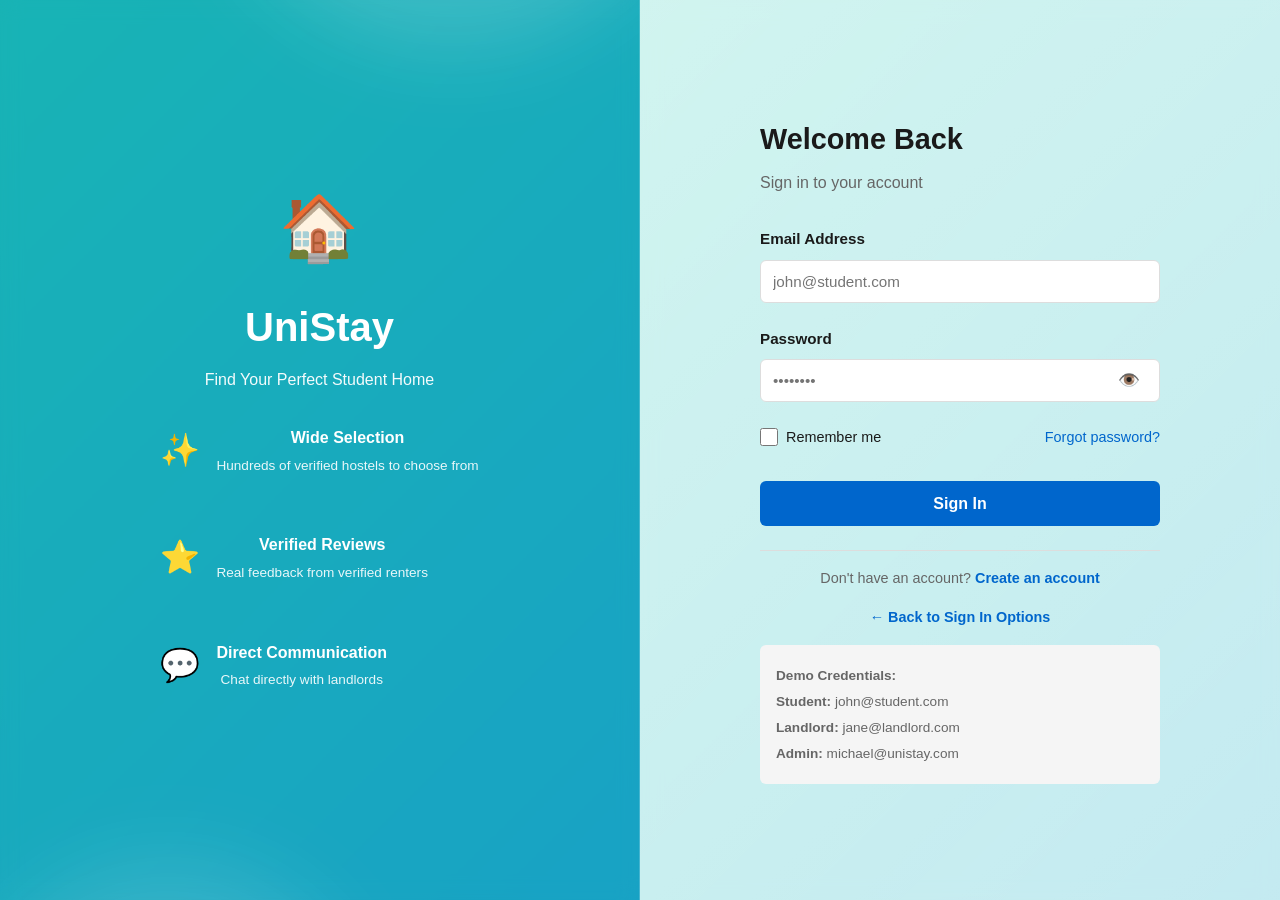
==== login.html @ 25b2c2b0 "Add files via upload" ====
<!DOCTYPE html>
<html lang="en">

<head>
    <meta charset="UTF-8">
    <meta name="viewport" content="width=device-width, initial-scale=1.0">
    <title>Login - UniStay | Student Hostel Platform</title>
    <link rel="stylesheet" href="login.css">
</head>

<body>
    <div class="login-wrapper">
        <!-- Left Section - Hero -->
        <div class="login-hero">
            <div class="login-hero-content">
                <div class="login-logo">🏠</div>
                <h1>UniStay</h1>
                <p>Find Your Perfect Student Home</p>

                <div class="login-benefits">
                    <div class="benefit-item">
                        <div class="benefit-icon">✨</div>
                        <div class="benefit-text">
                            <h4>Wide Selection</h4>
                            <p>Hundreds of verified hostels to choose from</p>
                        </div>
                    </div>

                    <div class="benefit-item">
                        <div class="benefit-icon">⭐</div>
                        <div class="benefit-text">
                            <h4>Verified Reviews</h4>
                            <p>Real feedback from verified renters</p>
                        </div>
                    </div>

                    <div class="benefit-item">
                        <div class="benefit-icon">💬</div>
                        <div class="benefit-text">
                            <h4>Direct Communication</h4>
                            <p>Chat directly with landlords</p>
                        </div>
                    </div>
                </div>
            </div>
        </div>

        <!-- Right Section - Form -->
        <div class="login-form-section">
            <div class="login-form-wrapper">
                <div class="login-header">
                    <h2>Welcome Back</h2>
                    <p>Sign in to your account</p>
                </div>

                <!-- Alert Messages -->
                <div id="alertContainer"></div>

                <form id="loginForm">
                    <!-- Email -->
                    <div class="login-form-group">
                        <label for="email">Email Address</label>
                        <input type="email" id="email" name="email" placeholder="john@student.com" required>
                        <span class="error-message" id="emailError"></span>
                    </div>

                    <!-- Password -->
                    <div class="login-form-group">
                        <label for="password">Password</label>
                        <div class="login-password-wrapper">
                            <input type="password" id="password" name="password" placeholder="••••••••" required>
                            <button type="button" class="login-password-toggle" onclick="togglePassword('password')">👁️</button>
                        </div>
                        <span class="error-message" id="passwordError"></span>
                    </div>

                    <!-- Remember Me & Forgot Password -->
                    <div class="login-options">
                        <div class="login-remember">
                            <input type="checkbox" id="remember" name="remember">
                            <label for="remember">Remember me</label>
                        </div>
                        <a href="#" class="login-forgot">Forgot password?</a>
                    </div>

                    <!-- Submit Button -->
                    <button type="submit" class="login-btn-submit">
                        <span id="submitText">Sign In</span>
                        <span id="spinner" class="login-spinner hidden"></span>
                    </button>
                </form>

                <!-- Sign Up Link -->
                <div class="login-signup">
                    <p>Don't have an account? <a href="register.html" class="auth-transition">Create an account</a></p>
                    <p style="margin-top: 1rem;"><a href="signin.html" class="auth-transition" style="font-size: 0.9rem;">← Back to Sign In Options</a></p>
                </div>

                <!-- Demo Credentials -->
                <div class="login-demo">
                    <p><strong>Demo Credentials:</strong></p>
                    <p><strong>Student:</strong> john@student.com</p>
                    <p><strong>Landlord:</strong> jane@landlord.com</p>
                    <p><strong>Admin:</strong> michael@unistay.com</p>
                </div>
            </div>
        </div>
    </div>

    <script src="../assets/js/api.js"></script>
    <script src="../assets/js/auth.js"></script>

    <script>
        // Smooth page transitions
        document.querySelectorAll('.auth-transition').forEach(link => {
            link.addEventListener('click', function(e) {
                e.preventDefault();
                const href = this.getAttribute('href');
                document.body.style.opacity = '0';
                document.body.style.transition = 'opacity 0.5s ease-in-out';

                setTimeout(() => {
                    window.location.href = href;
                }, 250);
            });
        });

        // Fade in animation when page loads
        window.addEventListener('load', function() {
            document.body.style.opacity = '1';
        });

        document.body.style.opacity = '0';
        document.body.style.transition = 'opacity 0.5s ease-in-out';
        setTimeout(() => {
            document.body.style.opacity = '1';
        }, 100);
    </script>
</body>

</html>
---- login.css ----
/* ===========================
   Login Page Styles
   =========================== */

:root {
    --primary-blue: #0066CC;
    --primary-green: #00AA66;
    --warning-orange: #FF9500;
    --error: #E63946;
    --dark-gray: #1a1a1a;
    --medium-gray: #666666;
    --light-gray: #f5f5f5;
    --border-gray: #ddd;
    --white: #ffffff;
    --transition: all 0.3s cubic-bezier(0.4, 0, 0.2, 1);
}

* {
    margin: 0;
    padding: 0;
    box-sizing: border-box;
}

html {
    scroll-behavior: smooth;
}

body {
    font-family: 'Segoe UI', Tahoma, Geneva, Verdana, sans-serif;
    color: var(--dark-gray);
    line-height: 1.6;
    background: linear-gradient(-45deg, #ee7752, #e73c7e, #23a6d5, #23d5ab);
    background-size: 400% 400%;
    animation: gradientBG 15s ease infinite;
    opacity: 1;
    transition: opacity 0.5s ease-in-out;
}

@keyframes gradientBG {
    0% {
        background-position: 0% 50%;
    }
    50% {
        background-position: 100% 50%;
    }
    100% {
        background-position: 0% 50%;
    }
}


/* ===== Login Wrapper ===== */

.login-wrapper {
    display: grid;
    grid-template-columns: 1fr 1fr;
    min-height: 100vh;
    background: linear-gradient(-45deg, #ee7752, #e73c7e, #23a6d5, #23d5ab);
    background-size: 400% 400%;
    animation: gradientBG 15s ease infinite;
}


/* ===== Hero Section ===== */

.login-hero {
    background: rgba(0, 102, 204, 0.3);
    color: white;
    padding: 4rem 3rem;
    display: flex;
    align-items: center;
    justify-content: center;
    position: relative;
    overflow: hidden;
    backdrop-filter: blur(10px);
    border-right: 1px solid rgba(255, 255, 255, 0.2);
}

.login-hero::before {
    content: '';
    position: absolute;
    top: -50%;
    right: -10%;
    width: 500px;
    height: 500px;
    background: rgba(255, 255, 255, 0.15);
    border-radius: 50%;
    filter: blur(40px);
}

.login-hero::after {
    content: '';
    position: absolute;
    bottom: -40%;
    left: -5%;
    width: 400px;
    height: 400px;
    background: rgba(255, 255, 255, 0.12);
    border-radius: 50%;
    filter: blur(40px);
}

.login-hero-content {
    max-width: 400px;
    position: relative;
    z-index: 1;
    text-align: center;
}

.login-logo {
    font-size: 4rem;
    margin-bottom: 1rem;
    display: block;
}

.login-hero h1 {
    font-size: 2.5rem;
    margin-bottom: 0.5rem;
    font-weight: 700;
}

.login-hero p {
    font-size: 1rem;
    opacity: 0.95;
    margin-bottom: 2rem;
}


/* ===== Benefits ===== */

.login-benefits {
    display: flex;
    flex-direction: column;
    gap: 1.5rem;
}

.benefit-item {
    display: flex;
    gap: 1rem;
    align-items: flex-start;
}

.benefit-icon {
    font-size: 2rem;
    flex-shrink: 0;
}

.benefit-text h4 {
    font-size: 1rem;
    font-weight: 600;
    margin-bottom: 0.25rem;
}

.benefit-text p {
    font-size: 0.85rem;
    opacity: 0.9;
}


/* ===== Form Section ===== */

.login-form-section {
    padding: 4rem 3rem;
    display: flex;
    align-items: center;
    justify-content: center;
    background: rgba(255, 255, 255, 0.7);
    backdrop-filter: blur(10px);
    position: relative;
}

.login-form-section::before {
    content: '';
    position: absolute;
    inset: 0;
    background: linear-gradient(135deg, rgba(255, 255, 255, 0.3) 0%, rgba(255, 255, 255, 0.1) 100%);
    pointer-events: none;
}

.login-form-wrapper {
    width: 100%;
    max-width: 400px;
    position: relative;
    z-index: 1;
}

.login-header {
    margin-bottom: 2rem;
}

.login-header h2 {
    font-size: 1.8rem;
    color: var(--dark-gray);
    margin-bottom: 0.5rem;
}

.login-header p {
    color: var(--medium-gray);
}


/* ===== Form Groups ===== */

.login-form-group {
    margin-bottom: 1.5rem;
    display: flex;
    flex-direction: column;
}

.login-form-group label {
    font-weight: 600;
    margin-bottom: 0.5rem;
    color: var(--dark-gray);
    font-size: 0.95rem;
}

.login-form-group input {
    padding: 0.75rem;
    border: 1px solid var(--border-gray);
    border-radius: 6px;
    font-size: 0.95rem;
    font-family: inherit;
    transition: var(--transition);
}

.login-form-group input:focus {
    outline: none;
    border-color: var(--primary-blue);
    box-shadow: 0 0 0 3px rgba(0, 102, 204, 0.1);
}


/* ===== Password Wrapper ===== */

.login-password-wrapper {
    position: relative;
    display: flex;
    align-items: center;
}

.login-password-wrapper input {
    width: 100%;
    padding-right: 2.5rem;
}

.login-password-toggle {
    position: absolute;
    right: 0.75rem;
    background: none;
    border: none;
    cursor: pointer;
    font-size: 1.1rem;
    padding: 0.5rem;
    transition: var(--transition);
}

.login-password-toggle:hover {
    opacity: 0.7;
}


/* ===== Form Options ===== */

.login-options {
    display: flex;
    justify-content: space-between;
    align-items: center;
    margin-bottom: 2rem;
    font-size: 0.9rem;
}

.login-remember {
    display: flex;
    align-items: center;
    gap: 0.5rem;
}

.login-remember input {
    width: 18px;
    height: 18px;
    cursor: pointer;
}

.login-forgot {
    color: var(--primary-blue);
    text-decoration: none;
    transition: var(--transition);
}

.login-forgot:hover {
    text-decoration: underline;
}


/* ===== Submit Button ===== */

.login-btn-submit {
    width: 100%;
    padding: 0.85rem;
    background: var(--primary-blue);
    color: white;
    border: none;
    border-radius: 6px;
    font-weight: 600;
    font-size: 1rem;
    cursor: pointer;
    transition: var(--transition);
    display: flex;
    align-items: center;
    justify-content: center;
    gap: 0.5rem;
    margin-bottom: 1.5rem;
}

.login-btn-submit:hover {
    background: #0052a3;
    box-shadow: 0 4px 12px rgba(0, 102, 204, 0.3);
    transform: translateY(-2px);
}

.login-btn-submit:active {
    transform: translateY(0);
}


/* ===== Spinner ===== */

.login-spinner {
    width: 18px;
    height: 18px;
    border: 2px solid rgba(255, 255, 255, 0.3);
    border-top: 2px solid white;
    border-radius: 50%;
    animation: spin 1s linear infinite;
}

.login-spinner.hidden {
    display: none;
}

@keyframes spin {
    0% {
        transform: rotate(0deg);
    }
    100% {
        transform: rotate(360deg);
    }
}


/* ===== Sign Up Link ===== */

.login-signup {
    text-align: center;
    padding-top: 1rem;
    border-top: 1px solid var(--border-gray);
}

.login-signup p {
    color: var(--medium-gray);
    font-size: 0.9rem;
}

.login-signup a {
    color: var(--primary-blue);
    text-decoration: none;
    font-weight: 600;
    transition: var(--transition);
}

.login-signup a:hover {
    text-decoration: underline;
}


/* ===== Demo Credentials ===== */

.login-demo {
    background: var(--light-gray);
    padding: 1rem;
    border-radius: 6px;
    margin-top: 1rem;
    font-size: 0.85rem;
    color: var(--medium-gray);
}

.login-demo p {
    margin: 0.25rem 0;
}

.error-message {
    color: var(--error);
    font-size: 0.8rem;
    margin-top: 0.25rem;
    display: none;
}

#alertContainer {
    margin-bottom: 1.5rem;
}


/* ===== Responsive Design ===== */

@media (max-width: 1024px) {
    .login-hero {
        padding: 3rem 2rem;
    }
    .login-form-section {
        padding: 3rem 2rem;
        background: rgba(255, 255, 255, 0.75);
    }
    .login-form-wrapper {
        max-width: 100%;
    }
}

@media (max-width: 768px) {
    .login-wrapper {
        grid-template-columns: 1fr;
    }
    .login-hero {
        min-height: 40vh;
        padding: 2rem 1.5rem;
        background: rgba(0, 102, 204, 0.35);
    }
    .login-hero-content {
        max-width: 100%;
    }
    .login-benefits {
        display: none;
    }
    .login-form-section {
        padding: 2rem 1.5rem;
        min-height: auto;
        background: rgba(255, 255, 255, 0.8);
    }
    .login-header h2 {
        font-size: 1.5rem;
    }
}

@media (max-width: 480px) {
    .login-hero {
        min-height: 35vh;
        padding: 1.5rem 1rem;
    }
    .login-logo {
        font-size: 3rem;
    }
    .login-hero h1 {
        font-size: 1.8rem;
    }
    .login-hero p {
        font-size: 0.9rem;
    }
    .login-form-section {
        padding: 1.5rem 1rem;
        background: rgba(255, 255, 255, 0.85);
    }
    .login-form-wrapper {
        max-width: 100%;
    }
    .login-form-group {
        margin-bottom: 1rem;
    }
    .login-form-group label {
        font-size: 0.85rem;
    }
    .login-form-group input {
        padding: 0.65rem;
        font-size: 0.85rem;
    }
    .login-header h2 {
        font-size: 1.3rem;
    }
    .login-options {
        flex-direction: column;
        align-items: flex-start;
        gap: 0.75rem;
        font-size: 0.85rem;
    }
}
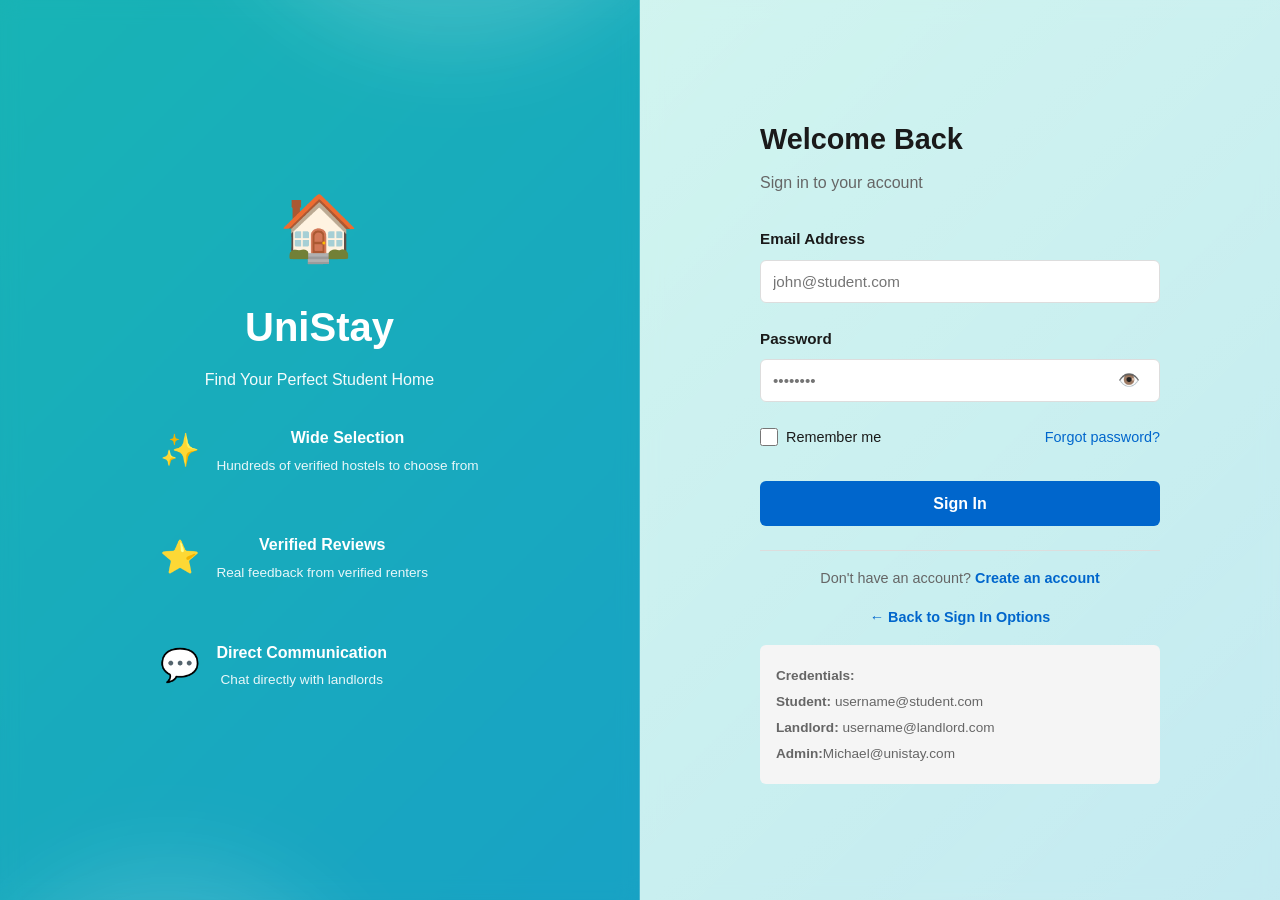
==== commit 663b50ee: "Add files via upload" ====
--- a/login.html
+++ b/login.html
@@ -98,10 +98,10 @@
 
                 <!-- Demo Credentials -->
                 <div class="login-demo">
-                    <p><strong>Demo Credentials:</strong></p>
-                    <p><strong>Student:</strong> john@student.com</p>
-                    <p><strong>Landlord:</strong> jane@landlord.com</p>
-                    <p><strong>Admin:</strong> michael@unistay.com</p>
+                    <p><strong> Credentials:</strong></p>
+                    <p><strong>Student:</strong> username@student.com</p>
+                    <p><strong>Landlord:</strong> username@landlord.com</p>
+                    <p><strong>Admin:</strong>Michael@unistay.com</p>
                 </div>
             </div>
         </div>
